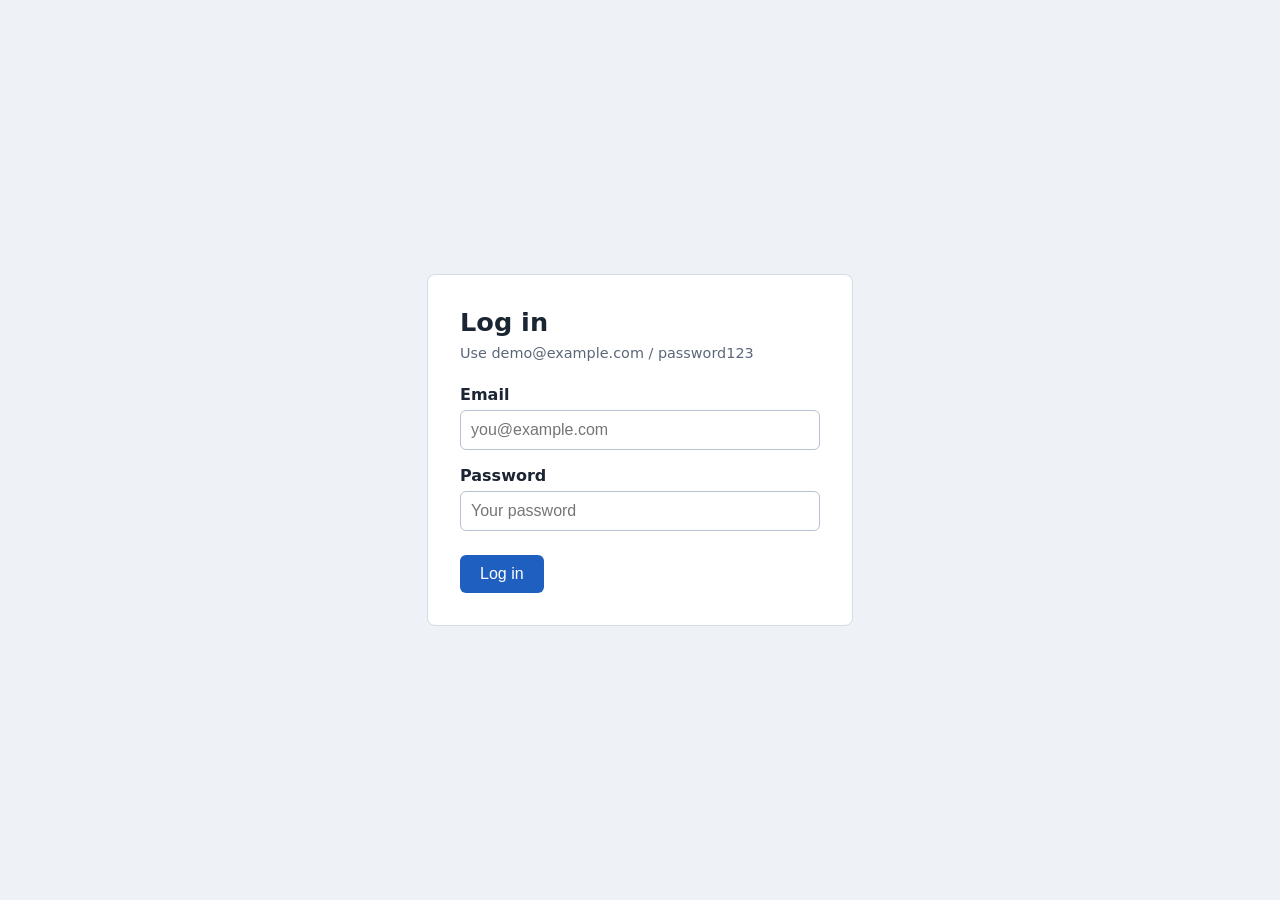
==== index.html @ 60e166b2 "Add files via upload" ====
<!DOCTYPE html>
<html lang="en">
<head>
  <meta charset="UTF-8">
  <meta name="viewport" content="width=device-width, initial-scale=1">
  <title>Login</title>
  <link rel="stylesheet" href="style.css">
</head>
<body>
  <main class="panel">
    <h1 id="login-heading">Log in</h1>
    <p class="hint">Use demo@example.com / password123</p>

    <form id="login-form" novalidate>
      <label for="email">Email</label>
      <input id="email" name="email" type="email" placeholder="you@example.com">

      <label for="password">Password</label>
      <input id="password" name="password" type="password" placeholder="Your password">

      <p id="error-message" class="error" hidden>Email or password is incorrect.</p>

      <button id="login-button" type="submit">Log in</button>
    </form>
  </main>

  <script>
    document.getElementById('login-form').addEventListener('submit', function (e) {
      e.preventDefault();
      var email = document.getElementById('email').value.trim();
      var password = document.getElementById('password').value;
      var error = document.getElementById('error-message');
      if (email === 'demo@example.com' && password === 'password123') {
        window.location.href = 'dashboard.html';
      } else {
        error.hidden = false;
      }
    });
  </script>
</body>
</html>
---- style.css ----
body {
  margin: 0;
  min-height: 100vh;
  display: grid;
  place-items: center;
  font-family: system-ui, -apple-system, "Segoe UI", Roboto, sans-serif;
  background: #eef2f7;
  color: #1c2533;
}
.panel {
  width: min(360px, 90vw);
  padding: 32px;
  background: #ffffff;
  border-radius: 8px;
  border: 1px solid #d5dce6;
}
h1 { margin: 0 0 8px; font-size: 1.6rem; }
.hint { margin: 0 0 24px; color: #5b6778; font-size: 0.9rem; }
label { display: block; margin: 16px 0 6px; font-weight: 600; }
input {
  width: 100%;
  box-sizing: border-box;
  padding: 10px;
  border: 1px solid #b8c2d0;
  border-radius: 6px;
  font-size: 1rem;
}
button, .button {
  display: inline-block;
  margin-top: 24px;
  padding: 10px 20px;
  border: 0;
  border-radius: 6px;
  background: #1f5fbf;
  color: #ffffff;
  font-size: 1rem;
  text-decoration: none;
  cursor: pointer;
}
button:focus-visible, .button:focus-visible, input:focus-visible {
  outline: 3px solid #f2b705;
  outline-offset: 2px;
}
.error { color: #b3261e; margin: 16px 0 0; }
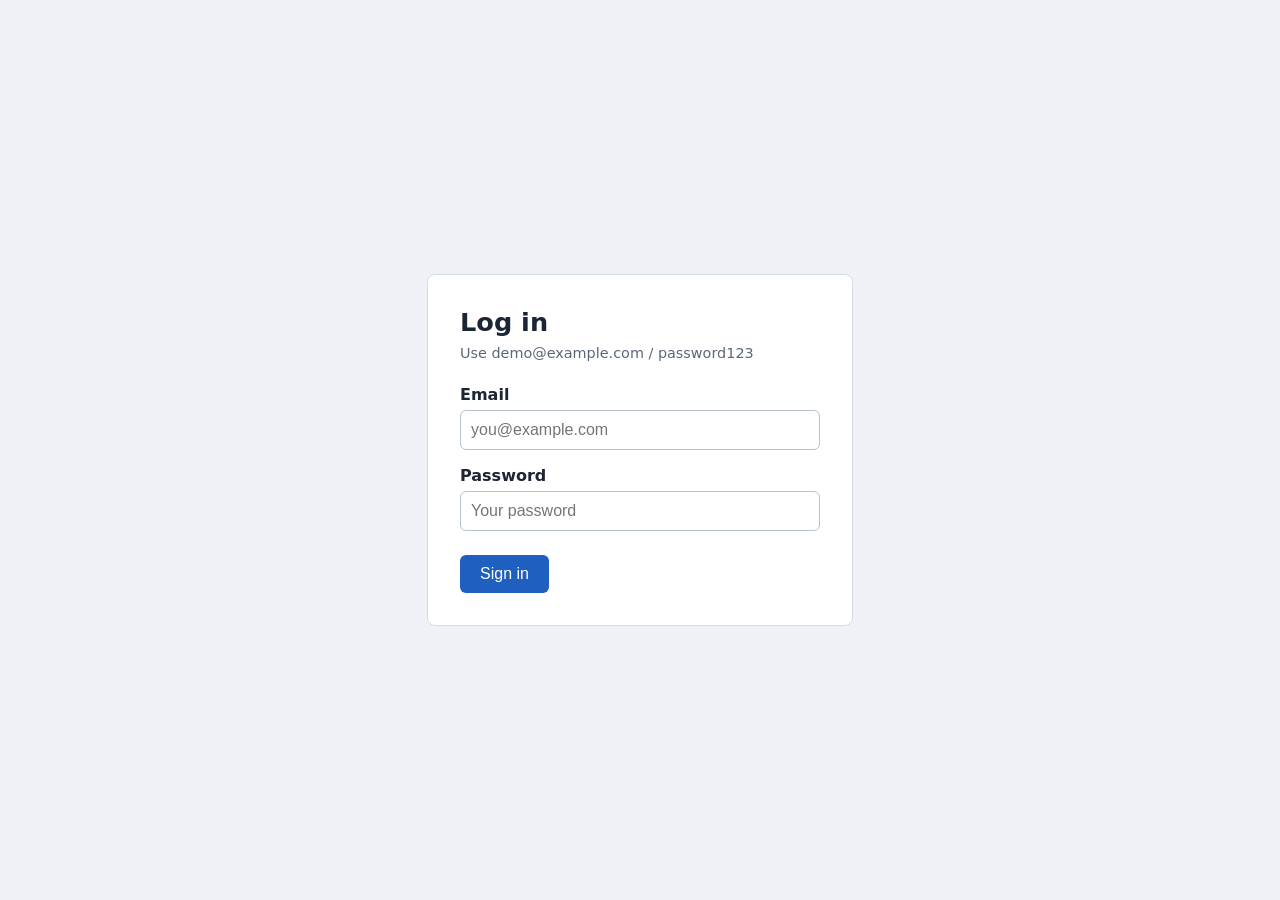
==== commit d5f237d2: "Update index.html" ====
--- a/index.html
+++ b/index.html
@@ -20,7 +20,7 @@
 
       <p id="error-message" class="error" hidden>Email or password is incorrect.</p>
 
-      <button id="login-button" type="submit">Log in</button>
+      <button id="login-button" type="submit">Sign in</button>
     </form>
   </main>
 
